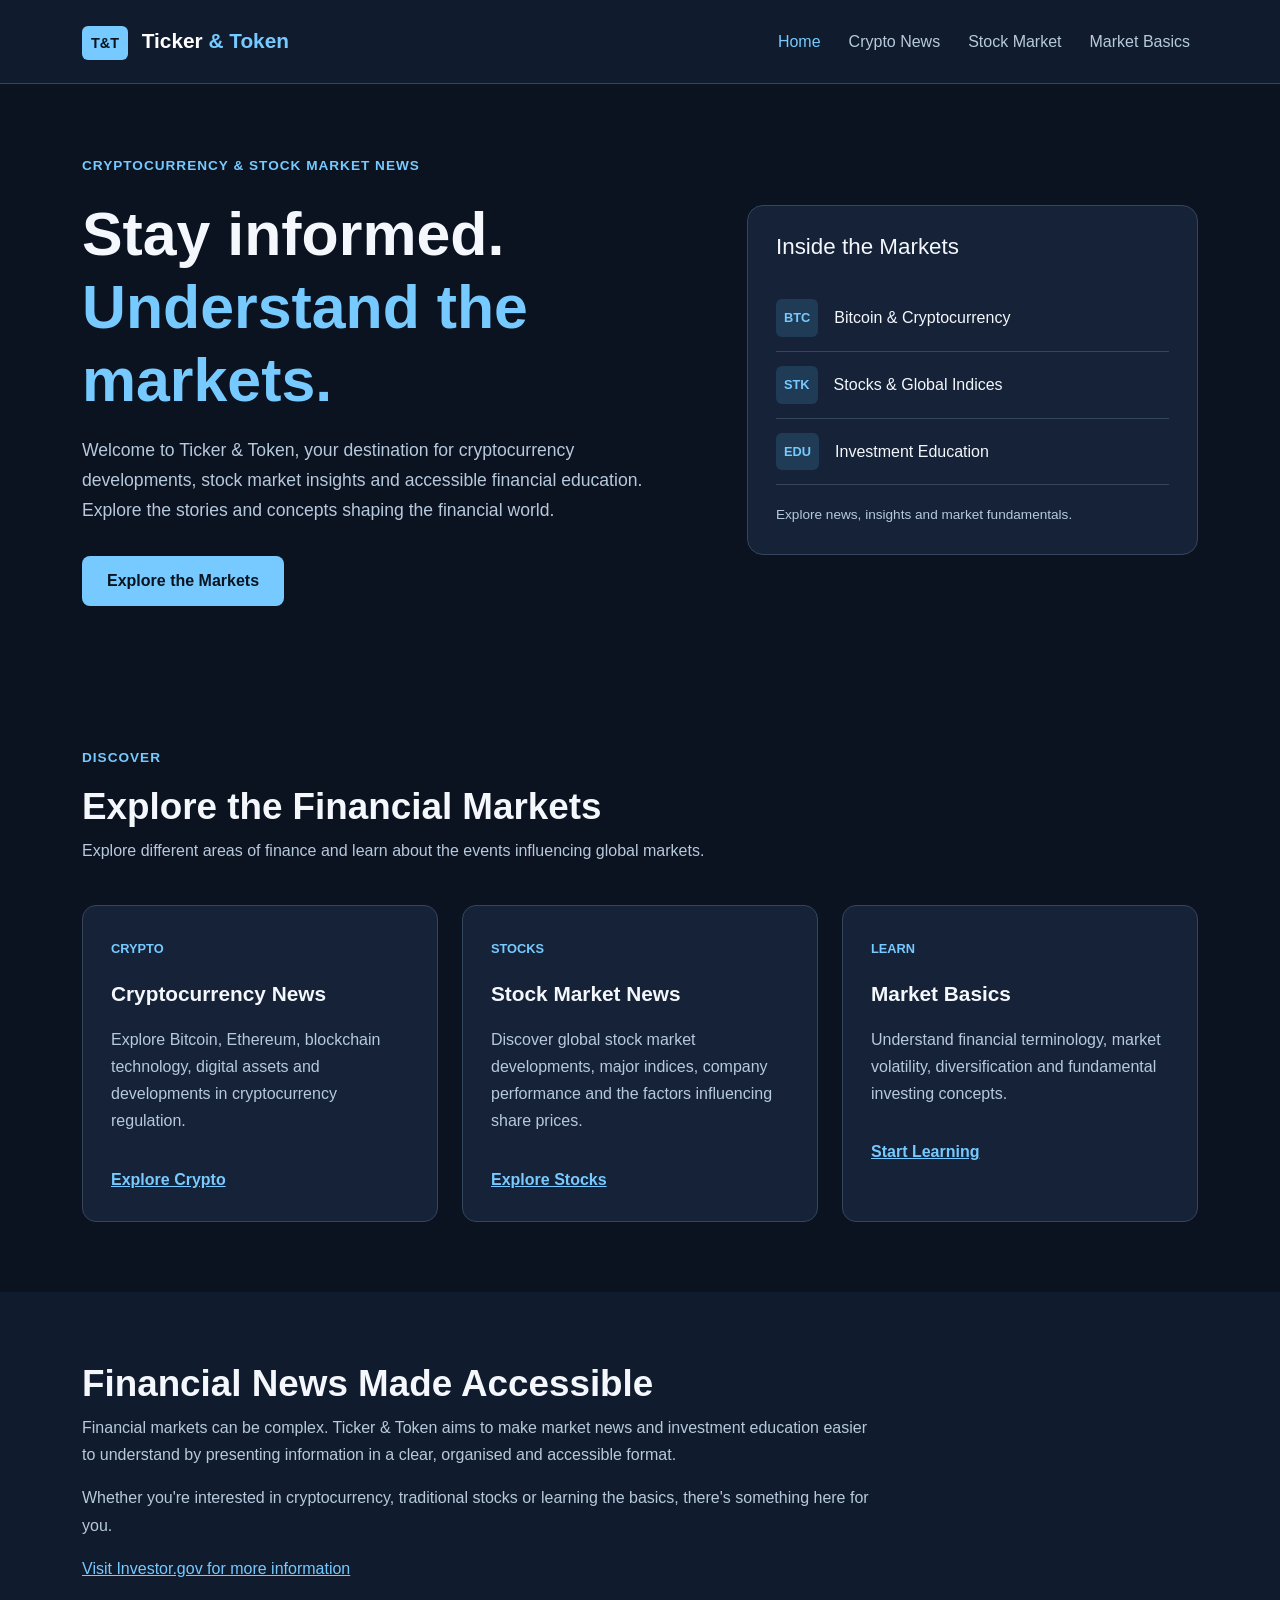
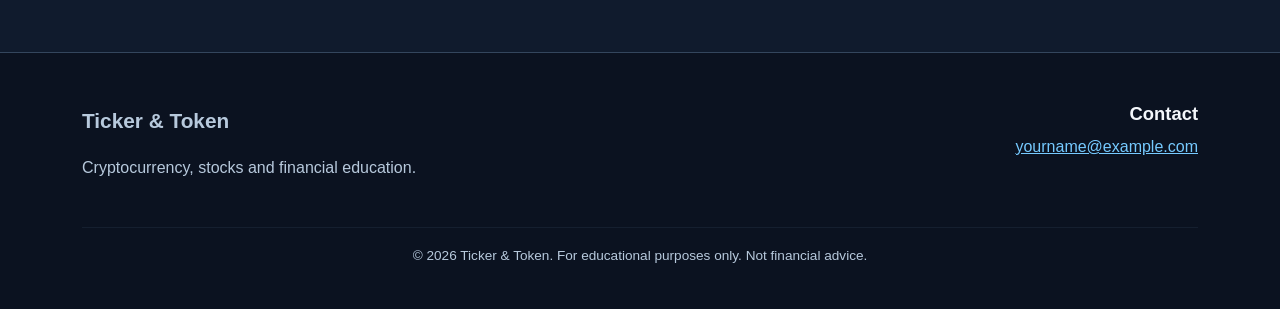
==== index.html @ bcaafd74 "Build homepage and shared stylesheet" ====
<!DOCTYPE html>
<html lang="en">

<head>
  <meta charset="UTF-8">
  <meta name="viewport"
        content="width=device-width, initial-scale=1.0">
  <meta name="description"
        content="Ticker & Token provides cryptocurrency news,
        stock market insights and beginner-friendly
        financial education.">

  <title>Home | Ticker & Token</title>

  <!-- Bootstrap CSS -->
  <link rel="stylesheet"
        href="https://cdn.jsdelivr.net/npm/bootstrap@5.3.9/dist/css/bootstrap.min.css">

  <!-- My external CSS stylesheet -->
  <link rel="stylesheet" href="css/style.css">
</head>

<body>

  <!-- Accessibility: skip directly to main content -->
  <a class="skip-link" href="#main-content">
    Skip to main content
  </a>

  <!-- Header and main navigation -->
  <header class="site-header">

    <nav class="navbar navbar-expand-lg navbar-dark"
         aria-label="Main navigation">

      <div class="container">

        <!-- Website logo -->
        <a class="navbar-brand" href="index.html">
          <span class="brand-symbol">T&T</span>
          Ticker <span class="brand-accent">& Token</span>
        </a>

        <!-- Mobile navigation toggle -->
        <button class="navbar-toggler" type="button"
                data-bs-toggle="collapse"
                data-bs-target="#mainNavigation"
                aria-controls="mainNavigation"
                aria-expanded="false"
                aria-label="Toggle navigation">
          <span class="navbar-toggler-icon"></span>
        </button>

        <!-- Navigation links -->
        <div class="collapse navbar-collapse"
             id="mainNavigation">

          <ul class="navbar-nav ms-auto">

            <li class="nav-item">
              <a class="nav-link active"
                 aria-current="page"
                 href="index.html">Home</a>
            </li>

            <li class="nav-item">
              <a class="nav-link"
                 href="crypto.html">Crypto News</a>
            </li>

            <li class="nav-item">
              <a class="nav-link"
                 href="stocks.html">Stock Market</a>
            </li>

            <li class="nav-item">
              <a class="nav-link"
                 href="learn.html">Market Basics</a>
            </li>

          </ul>
        </div>

      </div>
    </nav>

  </header>

  <!-- Main website content -->
  <main id="main-content">

    <!-- Hero section -->
    <section class="hero-section">

      <div class="container">

        <div class="row align-items-center g-4">

          <div class="col-lg-7">

            <p class="section-label">
              CRYPTOCURRENCY & STOCK MARKET NEWS
            </p>

            <h1>
              Stay informed.
              <span class="highlight-text">
                Understand the markets.
              </span>
            </h1>

            <p class="hero-description">
              Welcome to Ticker & Token, your destination
              for cryptocurrency developments, stock market
              insights and accessible financial education.
              Explore the stories and concepts shaping
              the financial world.
            </p>

            <a href="#explore" class="btn primary-btn">
              Explore the Markets
            </a>

          </div>

          <div class="col-lg-5">

            <aside class="hero-panel"
                   aria-label="Market topics overview">

              <h2>Inside the Markets</h2>

              <div class="market-row">
                <span>BTC</span>
                <p>Bitcoin & Cryptocurrency</p>
              </div>

              <div class="market-row">
                <span>STK</span>
                <p>Stocks & Global Indices</p>
              </div>

              <div class="market-row">
                <span>EDU</span>
                <p>Investment Education</p>
              </div>

              <p class="panel-note">
                Explore news, insights and market fundamentals.
              </p>

            </aside>

          </div>

        </div>
      </div>

    </section>

    <!-- Market category cards -->
    <section id="explore" class="content-section">

      <div class="container">

        <p class="section-label">DISCOVER</p>
        <h2>Explore the Financial Markets</h2>

        <p class="section-intro">
          Explore different areas of finance and learn
          about the events influencing global markets.
        </p>

        <div class="row g-4 mt-2">

          <!-- Cryptocurrency card -->
          <div class="col-md-6 col-lg-4">

            <article class="news-card">
              <span class="card-category">CRYPTO</span>

              <h3>Cryptocurrency News</h3>

              <p>
                Explore Bitcoin, Ethereum, blockchain
                technology, digital assets and developments
                in cryptocurrency regulation.
              </p>

              <a href="crypto.html">
                Explore Crypto
              </a>
            </article>

          </div>

          <!-- Stock market card -->
          <div class="col-md-6 col-lg-4">

            <article class="news-card">
              <span class="card-category">STOCKS</span>

              <h3>Stock Market News</h3>

              <p>
                Discover global stock market developments,
                major indices, company performance and
                the factors influencing share prices.
              </p>

              <a href="stocks.html">
                Explore Stocks
              </a>
            </article>

          </div>

          <!-- Learning resources card -->
          <div class="col-md-6 col-lg-4">

            <article class="news-card">
              <span class="card-category">LEARN</span>

              <h3>Market Basics</h3>

              <p>
                Understand financial terminology,
                market volatility, diversification
                and fundamental investing concepts.
              </p>

              <a href="learn.html">
                Start Learning
              </a>
            </article>

          </div>

        </div>

      </div>
    </section>

    <!-- About the website -->
    <section class="about-section">

      <div class="container">

        <h2>Financial News Made Accessible</h2>

        <p>
          Financial markets can be complex. Ticker & Token
          aims to make market news and investment education
          easier to understand by presenting information
          in a clear, organised and accessible format.
        </p>

        <p>
          Whether you're interested in cryptocurrency,
          traditional stocks or learning the basics,
          there's something here for you.
        </p>

        <a href="https://www.investor.gov/"
           target="_blank"
           rel="noopener noreferrer">
          Visit Investor.gov for more information
        </a>

      </div>

    </section>

  </main>

  <!-- Footer and contact information -->
  <footer class="site-footer">

    <div class="container">

      <div class="row g-3">

        <div class="col-md-6">
          <p class="footer-brand">Ticker & Token</p>
          <p>
            Cryptocurrency, stocks and financial education.
          </p>
        </div>

        <div class="col-md-6 footer-contact">
          <h2>Contact</h2>
          <a href="mailto:yourname@example.com">
            yourname@example.com
          </a>
        </div>

      </div>

      <hr>

      <p class="footer-bottom">
        &copy; 2026 Ticker & Token.
        For educational purposes only.
        Not financial advice.
      </p>

    </div>

  </footer>

  <!-- Bootstrap JavaScript bundle -->
  <script src="https://cdn.jsdelivr.net/npm/bootstrap@5.3.9/dist/js/bootstrap.bundle.min.js"></script>

</body>
</html>
---- css/style.css ----
/* =====================================
   TICKER & TOKEN
   External stylesheet
   ===================================== */

/* Website colour palette */
:root {
  --background: #0b1220;
  --surface: #152238;
  --accent: #76caff;
  --text: #f4f7fb;
  --muted: #b7c9dc;
  --border: #34465d;
}

/* General page styling */
body {
  margin: 0;
  background-color: var(--background);
  color: var(--text);
  font-family: Arial, Helvetica, sans-serif;
  font-size: 16px;
  line-height: 1.7;
}

a {
  color: var(--accent);
}

a:hover {
  color: #ffffff;
}

a:focus-visible,
button:focus-visible {
  outline: 3px solid var(--accent);
  outline-offset: 3px;
}

/* Accessibility skip link */
.skip-link {
  position: absolute;
  left: 10px;
  top: -80px;
  padding: 10px;
  background: white;
  color: #000;
  z-index: 1000;
}

.skip-link:focus {
  top: 10px;
}

/* Header and navigation */
.site-header {
  background-color: #101b2d;
  border-bottom: 1px solid var(--border);
}

.navbar {
  padding-top: 18px;
  padding-bottom: 18px;
}

.navbar-brand {
  font-size: 1.3rem;
  font-weight: 700;
  color: white;
  white-space: normal;
}

.brand-symbol {
  display: inline-block;
  background-color: var(--accent);
  color: #081421;
  padding: 5px 9px;
  border-radius: 6px;
  margin-right: 8px;
  font-size: 0.9rem;
}

.brand-accent {
  color: var(--accent);
}

.navbar .nav-link {
  color: var(--muted);
  font-weight: 500;
  margin-left: 12px;
}

.navbar .nav-link:hover,
.navbar .nav-link.active {
  color: var(--accent);
}

/* Hero section */
.hero-section {
  padding: 70px 0;
}

.section-label {
  color: var(--accent);
  font-size: 0.85rem;
  font-weight: 700;
  letter-spacing: 1px;
}

.hero-section h1 {
  font-size: clamp(2.1rem, 5vw, 3.8rem);
  line-height: 1.2;
  font-weight: 800;
  margin: 20px 0;
}

.highlight-text {
  display: block;
  color: var(--accent);
}

.hero-description {
  color: var(--muted);
  font-size: 1.1rem;
  max-width: 600px;
  margin-bottom: 30px;
}

.primary-btn {
  background-color: var(--accent);
  color: #081421;
  font-weight: 700;
  border-radius: 8px;
  padding: 12px 24px;
}

.primary-btn:hover {
  background-color: #ffffff;
  color: #081421;
}

/* Hero information panel */
.hero-panel {
  background-color: var(--surface);
  border: 1px solid var(--border);
  border-radius: 16px;
  padding: 28px;
}

.hero-panel h2 {
  font-size: 1.4rem;
  margin-bottom: 24px;
}

.market-row {
  display: flex;
  align-items: center;
  gap: 16px;
  padding: 14px 0;
  border-bottom: 1px solid var(--border);
}

.market-row span {
  background: #203b55;
  color: var(--accent);
  font-size: 0.8rem;
  font-weight: 700;
  padding: 8px;
  border-radius: 6px;
}

.market-row p {
  margin: 0;
}

.panel-note {
  color: var(--muted);
  font-size: 0.85rem;
  margin-top: 18px;
  margin-bottom: 0;
}

/* Main content sections */
.content-section {
  padding: 70px 0;
}

.content-section h2,
.about-section h2 {
  font-size: clamp(1.7rem, 4vw, 2.3rem);
  font-weight: 700;
}

.section-intro {
  color: var(--muted);
  max-width: 650px;
}

/* Financial news cards */
.news-card {
  background-color: var(--surface);
  border: 1px solid var(--border);
  border-radius: 14px;
  padding: 28px;
  height: 100%;
  transition: transform 0.3s ease,
              border-color 0.3s ease;
}

.news-card:hover,
.news-card:focus-within {
  transform: translateY(-5px);
  border-color: var(--accent);
}

.card-category {
  color: var(--accent);
  font-size: 0.8rem;
  font-weight: 700;
}

.news-card h3 {
  font-size: 1.3rem;
  font-weight: 700;
  margin: 18px 0;
}

.news-card p {
  color: var(--muted);
}

.news-card a {
  font-weight: 700;
  text-decoration: underline;
}

/* About section */
.about-section {
  background-color: #101b2d;
  padding: 70px 0;
}

.about-section p {
  color: var(--muted);
  max-width: 800px;
}

/* Footer */
.site-footer {
  padding: 50px 0 25px;
  border-top: 1px solid var(--border);
}

.footer-brand {
  color: white;
  font-size: 1.3rem;
  font-weight: 700;
}

.site-footer p {
  color: var(--muted);
}

.footer-contact h2 {
  font-size: 1.15rem;
  font-weight: 700;
}

.site-footer hr {
  border-color: var(--border);
  margin-top: 30px;
}

.footer-bottom {
  font-size: 0.85rem;
  text-align: center;
}

/* Tablet and desktop layout adjustments */
@media (min-width: 768px) {
  .footer-contact {
    text-align: right;
  }
}

/* Small mobile screens */
@media (max-width: 575px) {
  .hero-section,
  .content-section,
  .about-section {
    padding: 45px 0;
  }

  .hero-panel,
  .news-card {
    padding: 22px;
  }

  .navbar-brand {
    font-size: 1.05rem;
  }
}

/* Respect reduced motion preferences */
@media (prefers-reduced-motion: reduce) {
  .news-card {
    transition: none;
  }

  .news-card:hover,
  .news-card:focus-within {
    transform: none;
  }
}

/* Cryptocurrency news page */

.update-note {
  color: var(--muted);
  font-size: 0.9rem;
  margin-top: 20px;
}

.article-meta {
  color: var(--muted);
  font-size: 0.85rem;
  border-bottom: 1px solid var(--border);
  padding-bottom: 12px;
  margin-bottom: 18px;
}

/* Improve spacing between news cards */
.news-card h3 {
  line-height: 1.4;
}

.news-card a {
  display: inline-block;
  margin-top: 15px;
  transition: color 0.3s ease;
}

@media (prefers-reduced-motion: reduce) {
  .news-card a {
    transition: none;
  }
}
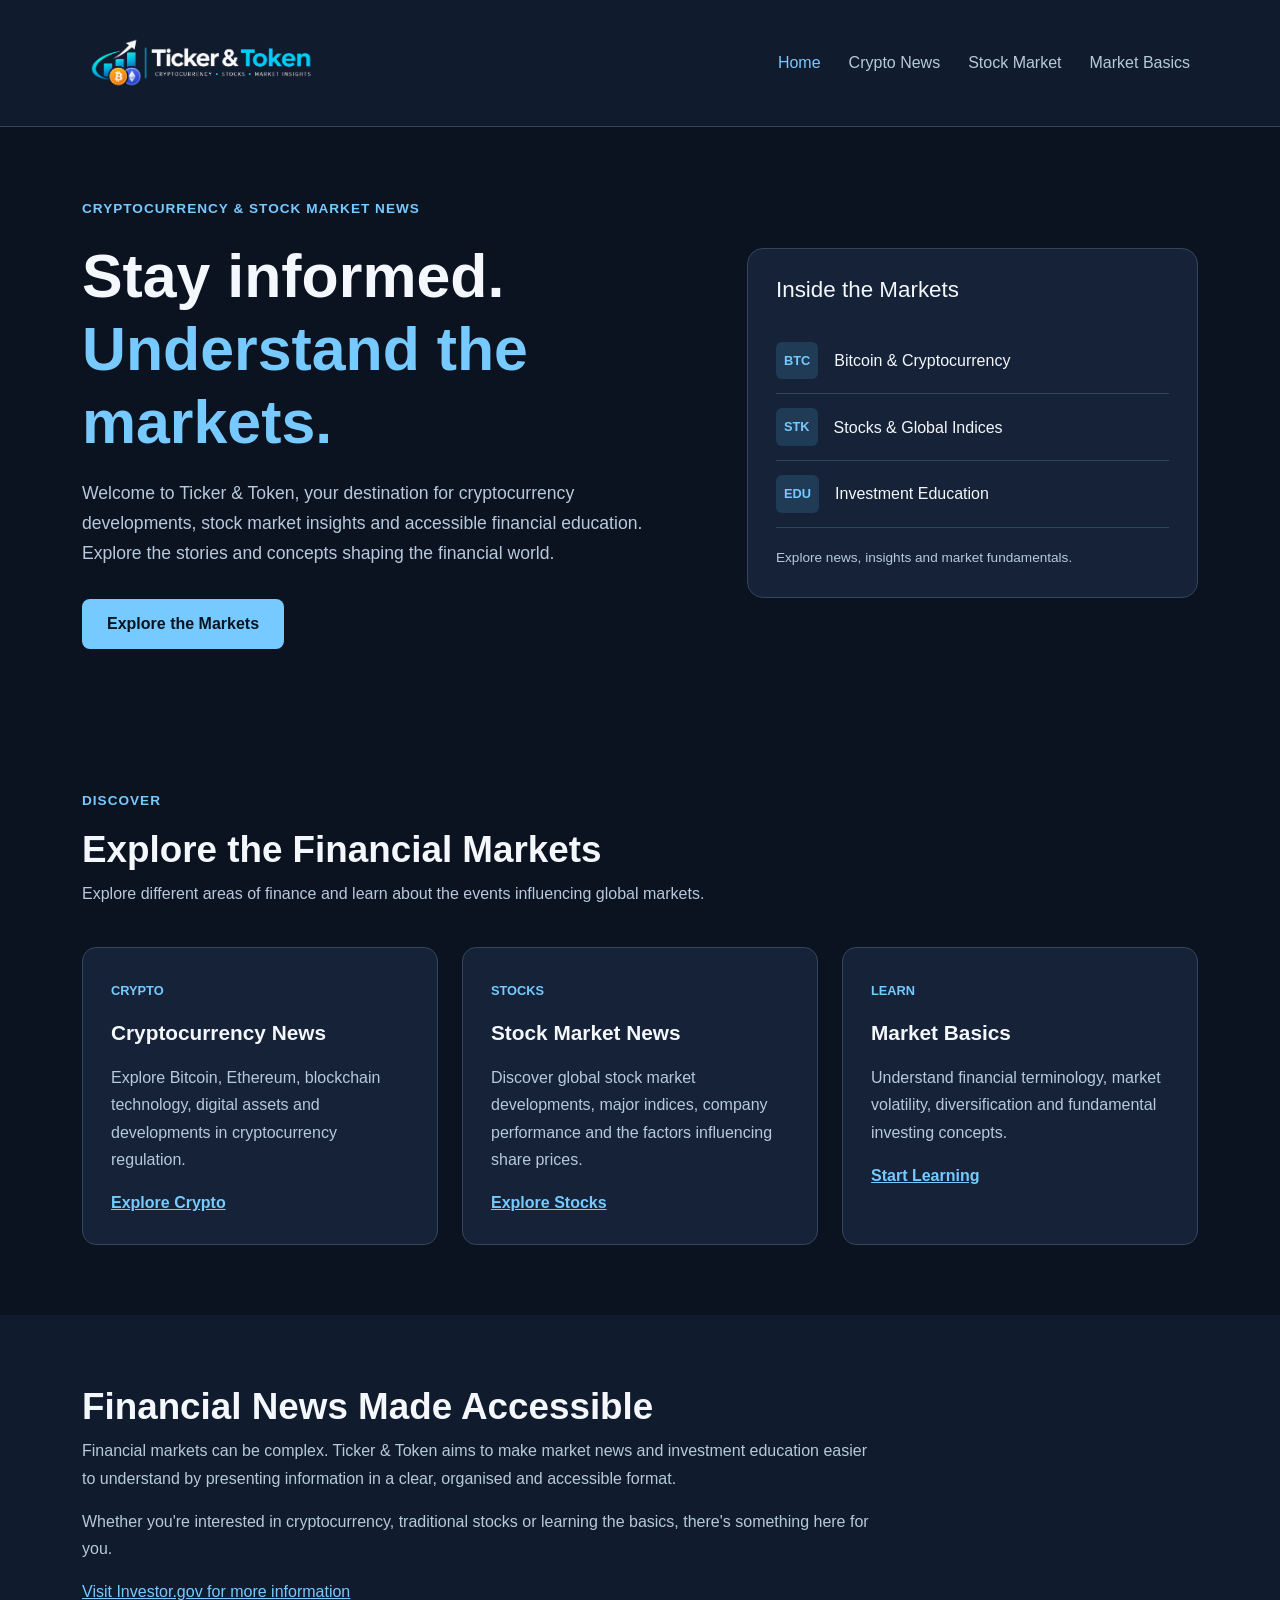
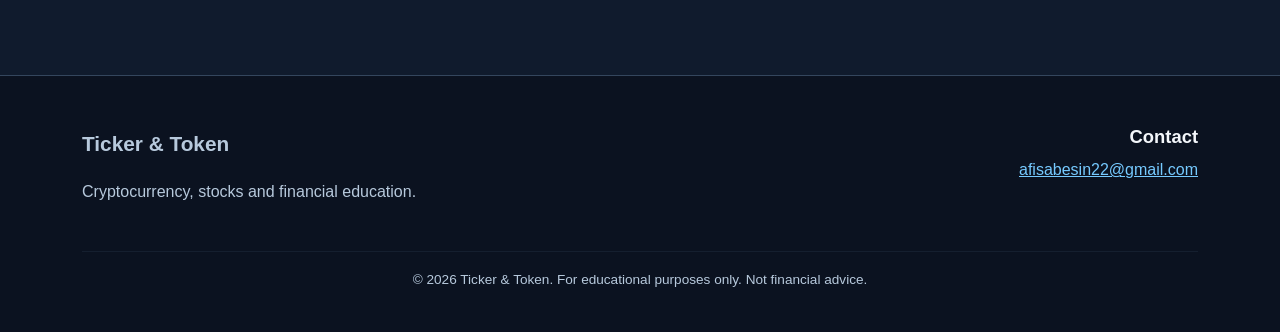
==== commit 502635a3: "Add website logo and responsive header styling" ====
--- a/index.html
+++ b/index.html
@@ -36,10 +36,13 @@
       <div class="container">
 
         <!-- Website logo -->
-        <a class="navbar-brand" href="index.html">
-          <span class="brand-symbol">T&T</span>
-          Ticker <span class="brand-accent">& Token</span>
-        </a>
+        
+<a class="navbar-brand" href="index.html"
+   aria-label="Ticker and Token homepage">
+  <img src="images/logo.png"
+       alt="Ticker and Token"
+       class="site-logo">
+</a>
 
         <!-- Mobile navigation toggle -->
         <button class="navbar-toggler" type="button"
@@ -290,7 +293,7 @@
         <div class="col-md-6 footer-contact">
           <h2>Contact</h2>
           <a href="mailto:yourname@example.com">
-            yourname@example.com
+            afisabesin22@gmail.com
           </a>
         </div>
 
--- a/css/style.css
+++ b/css/style.css
@@ -313,35 +313,181 @@
   }
 }
 
-/* Cryptocurrency news page */
-
-.update-note {
-  color: var(--muted);
+/* =====================================
+   STOCK MARKET PAGE
+   ===================================== */
+
+.stock-table-section {
+  background-color: #101b2d;
+}
+
+.market-table {
+  --bs-table-bg: var(--surface);
+  --bs-table-striped-bg: #1b304b;
+  --bs-table-hover-bg: #24405c;
+  --bs-table-color: var(--text);
+  --bs-table-border-color: var(--border);
+
+  border: 1px solid var(--border);
+  font-size: 0.95rem;
+}
+
+.market-table thead th {
+  background-color: #203b55;
+  color: var(--accent);
+  padding: 18px;
+}
+
+.market-table tbody td,
+.market-table tbody th {
+  padding: 18px;
+  vertical-align: middle;
+}
+
+.market-table caption {
+  caption-side: bottom;
+  color: var(--muted);
+  font-size: 0.85rem;
+  padding: 12px 0;
+}
+
+.table-source {
+  color: var(--muted);
+  font-size: 0.85rem;
+  margin-top: 15px;
+}
+
+@media (max-width: 575px) {
+  .market-table {
+    font-size: 0.85rem;
+  }
+
+  .market-table tbody td,
+  .market-table tbody th,
+  .market-table thead th {
+    padding: 12px;
+  }
+}
+
+
+/* =====================================
+   MARKET BASICS PAGE
+   ===================================== */
+
+/* Financial glossary section */
+
+.glossary-section {
+  background-color: #101b2d;
+}
+
+.glossary-item {
+  background-color: var(--surface);
+  border: 1px solid var(--border);
+  border-radius: 12px;
+  padding: 24px;
+  height: 100%;
+}
+
+.glossary-item dt {
+  color: var(--accent);
+  font-size: 1.1rem;
+  font-weight: 700;
+  margin-bottom: 12px;
+}
+
+.glossary-item dd {
+  color: var(--muted);
+  margin-bottom: 0;
+}
+
+.glossary-source {
+  color: var(--muted);
+  margin-top: 25px;
   font-size: 0.9rem;
-  margin-top: 20px;
-}
-
-.article-meta {
-  color: var(--muted);
-  font-size: 0.85rem;
-  border-bottom: 1px solid var(--border);
-  padding-bottom: 12px;
-  margin-bottom: 18px;
-}
-
-/* Improve spacing between news cards */
-.news-card h3 {
-  line-height: 1.4;
-}
-
-.news-card a {
-  display: inline-block;
+}
+
+/* Frequently asked questions */
+
+.faq-container {
+  max-width: 850px;
+}
+
+.faq-item {
+  background-color: var(--surface);
+  border: 1px solid var(--border);
+  border-radius: 10px;
+  padding: 20px;
+  margin-bottom: 15px;
+}
+
+.faq-item summary {
+  color: var(--text);
+  font-size: 1.05rem;
+  font-weight: 700;
+  cursor: pointer;
+}
+
+.faq-item summary:hover {
+  color: var(--accent);
+}
+
+.faq-item summary:focus-visible {
+  outline: 3px solid var(--accent);
+  outline-offset: 4px;
+}
+
+.faq-item p {
+  color: var(--muted);
   margin-top: 15px;
-  transition: color 0.3s ease;
-}
-
-@media (prefers-reduced-motion: reduce) {
-  .news-card a {
-    transition: none;
-  }
-}+  margin-bottom: 0;
+}
+
+/* Educational resource links */
+
+.resource-links {
+  padding-left: 20px;
+}
+
+.resource-links li {
+  margin-bottom: 12px;
+}
+
+.resource-links a {
+  color: var(--accent);
+  text-decoration: underline;
+}
+
+/* Mobile adjustments */
+
+@media (max-width: 575px) {
+  .glossary-item {
+    padding: 20px;
+  }
+
+  .faq-item {
+    padding: 16px;
+  }
+}
+
+
+/* Website logo */
+
+.site-logo {
+  display: block;
+  width: 240px;
+  max-width: 100%;
+  height: auto;
+}
+
+.navbar-brand {
+  display: flex;
+  align-items: center;
+  margin-right: 12px;
+}
+
+/* Mobile logo size */
+@media (max-width: 575px) {
+  .site-logo {
+    width: 170px;
+  }
+}
